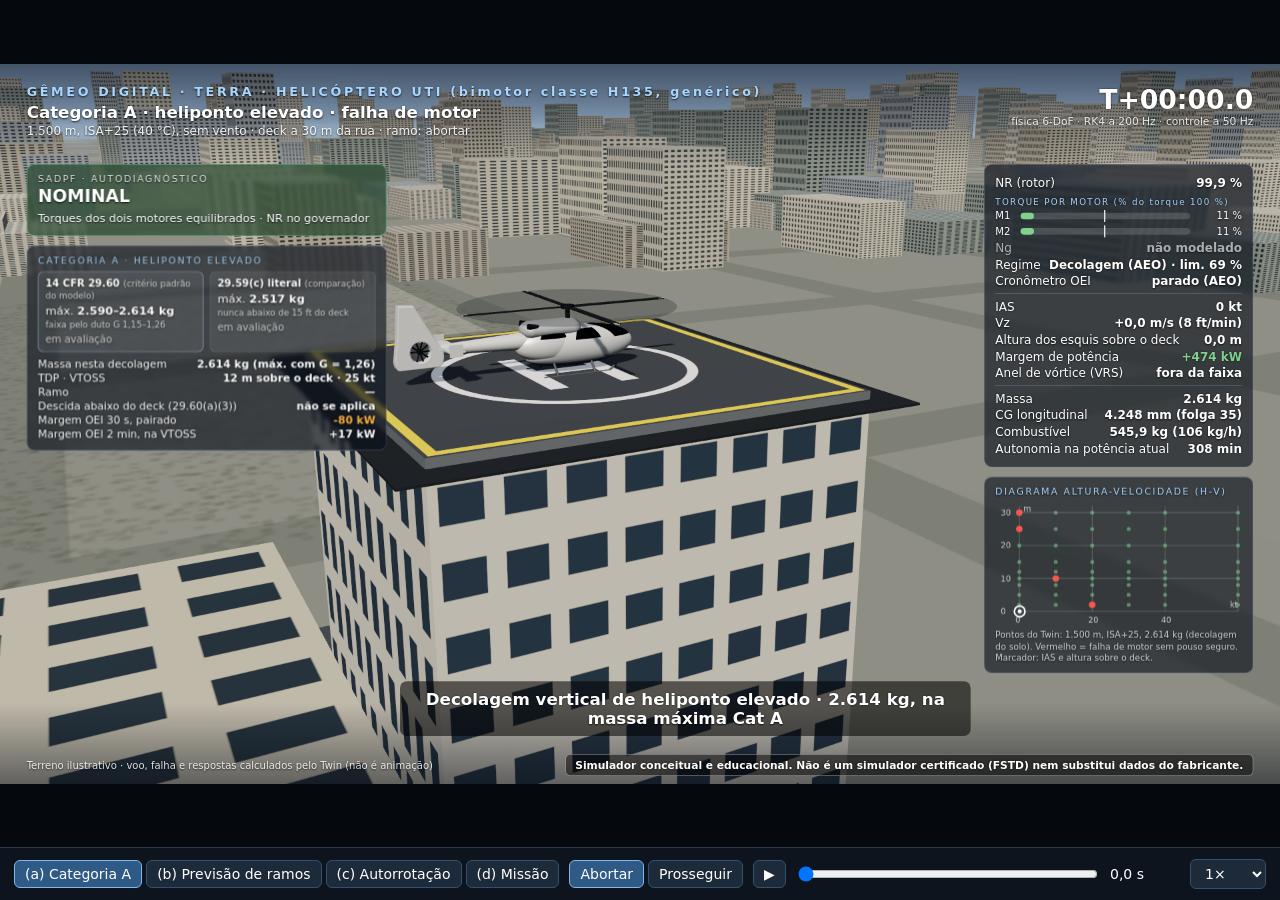
==== web/heli/index.html @ eed5edc1 "Passo 4 (Template A): HUD e cenas do helicóptero UTI; previsão de ramos em paralelo - web/heli/: cen" ====
<!doctype html>
<html lang="pt-BR">
<head>
<meta charset="utf-8">
<meta name="viewport" content="width=device-width, initial-scale=1">
<title>Helicóptero UTI · Gêmeo Digital</title>
<link rel="stylesheet" href="heli.css">
</head>
<body>
<div id="frame">
<div id="stage">
  <div id="viewport"></div>
  <div id="shadeT"></div><div id="shadeB"></div>
  <!-- top -->
  <div class="hud" id="tl"><div class="k" id="tlK">GÊMEO DIGITAL · TERRA · HELICÓPTERO UTI (bimotor classe H135, genérico)</div><div class="m" id="tlM"></div><div class="c" id="tlC"></div></div>
  <div class="hud" id="tr"><div class="clock" id="clock">T+00:00.0</div><div class="s">física 6-DoF · RK4 a 200 Hz · controle a 50 Hz</div></div>
  <div class="hud" id="disclaimer">Simulador conceitual e educacional. Não é um simulador certificado (FSTD) nem substitui dados do fabricante.</div>

  <!-- left column -->
  <div class="hud col" id="left">
    <div class="box" id="sadpf"><div class="t">SADPF · AUTODIAGNÓSTICO</div><div class="l" id="sadpfL">NOMINAL</div><div class="msg" id="sadpfM"></div></div>
    <div class="box" id="advisory">
      <div class="t">SADPF · PREVISÃO DE RAMOS</div><div class="tag">CONSULTIVO · conceitual · não certificado</div>
      <div class="l" id="advL"></div>
      <div class="branches">
        <div class="br" id="advRej"><span class="bn">ABORTAR</span><span class="bv"></span></div>
        <div class="br" id="advCon"><span class="bn">PROSSEGUIR</span><span class="bv"></span></div>
      </div>
      <div class="msg" id="advM"></div>
      <div class="time" id="advT"></div>
    </div>
    <div class="box" id="cata">
      <div class="t">CATEGORIA A · HELIPONTO ELEVADO</div>
      <div class="crit2">
        <div class="cc main"><div class="ch">14 CFR 29.60 <span>(critério padrão do modelo)</span></div><div class="cm" id="m2960"></div><div class="cr" id="r2960"></div></div>
        <div class="cc"><div class="ch">29.59(c) literal <span>(comparação)</span></div><div class="cm" id="m2959"></div><div class="cr" id="r2959"></div></div>
      </div>
      <div class="row"><span>Massa nesta decolagem</span><b id="cMass"></b></div>
      <div class="row"><span>TDP · VTOSS</span><b id="cTdp"></b></div>
      <div class="row"><span>Ramo</span><b id="cBranch">—</b></div>
      <div class="row"><span>Descida abaixo do deck (29.60(a)(3))</span><b id="cDrop">—</b></div>
      <div class="row"><span>Margem OEI 30 s, pairado</span><b id="cM30"></b></div>
      <div class="row"><span>Margem OEI 2 min, na VTOSS</span><b id="cM2"></b></div>
    </div>
    <div class="box" id="mission">
      <div class="t">MISSÃO · CONFIGURAÇÃO UTI</div>
      <div class="sel" id="profSel"></div>
      <div class="sel small" id="condSel"></div>
      <div id="missionBody"></div>
    </div>
  </div>

  <!-- right column -->
  <div class="hud col" id="right">
    <div class="box" id="panel">
      <div class="row"><span>NR (rotor)</span><b id="nr">—</b></div>
      <div class="sec">TORQUE POR MOTOR (% do torque 100 %)</div>
      <div id="tqBars"></div>
      <div class="row dim"><span>Ng</span><b>não modelado</b></div>
      <div class="row"><span>Regime</span><b id="rating">—</b></div>
      <div class="row"><span>Cronômetro OEI</span><b id="oei">—</b></div>
      <div class="sep"></div>
      <div class="row"><span>IAS</span><b id="ias">—</b></div>
      <div class="row"><span>Vz</span><b id="vz">—</b></div>
      <div class="row"><span id="hLbl">Altura dos esquis</span><b id="hgt">—</b></div>
      <div class="row"><span>Margem de potência</span><b id="marg">—</b></div>
      <div class="row"><span>Anel de vórtice (VRS)</span><b id="vrs">—</b></div>
      <div class="sep"></div>
      <div class="row"><span>Massa</span><b id="mass">—</b></div>
      <div class="row"><span>CG longitudinal</span><b id="cg">—</b></div>
      <div class="row"><span>Combustível</span><b id="fuel">—</b></div>
      <div class="row"><span>Autonomia na potência atual</span><b id="endu">—</b></div>
    </div>
    <div class="box" id="hvBox"><div class="t" id="hvT">DIAGRAMA ALTURA-VELOCIDADE</div><canvas id="hv" width="372" height="190"></canvas><div class="note" id="hvN"></div></div>
  </div>

  <!-- autorotation split view -->
  <div class="hud" id="split">
    <div class="half" id="hL"><div class="hh">AUTORROTAÇÃO VERTICAL</div><div class="hb" id="hLb"></div></div>
    <div class="half" id="hR"><div class="hh">COM VELOCIDADE À FRENTE</div><div class="hb" id="hRb"></div></div>
    <div id="divider"></div>
  </div>
  <div class="hud" id="flareNote"></div>

  <div class="hud" id="caption"><span id="capText"></span></div>
  <div class="hud" id="foot">Terreno ilustrativo · voo, falha e respostas calculados pelo Twin (não é animação)</div>
</div>
</div>

<!-- playback controls (hidden in capture mode) -->
<div id="controls">
  <div class="tabs" id="sceneTabs"></div>
  <div class="tabs" id="runTabs"></div>
  <button id="play">▶</button>
  <input type="range" id="scrub" min="0" max="1000" value="0">
  <span id="tlabel">0,0 s</span>
  <select id="speed"><option value="0.5">0,5×</option><option value="1" selected>1×</option><option value="2">2×</option><option value="4">4×</option></select>
</div>
<script type="module" src="heli.js"></script>
</body>
</html>
---- web/heli/heli.css ----
:root {
  --ink: #ffffff;
  --ink2: rgba(255, 255, 255, 0.78);
  --key: #a9d6ff;
  --box: rgba(9, 16, 26, 0.62);
  --line: rgba(190, 220, 255, 0.28);
  --ok: #7fd18b;
  --warn: #ffb340;
  --bad: #ff5a4e;
  --adv: #c4a8ff;
  --advbg: rgba(48, 28, 92, 0.70);
  --alert: #ffc233;
}
html, body { margin: 0; padding: 0; background: #05080c; color: var(--ink); overflow: hidden; height: 100%; }
#frame { position: absolute; left: 0; top: 0; width: 1920px; height: 1080px; transform-origin: 0 0; }
#stage { position: relative; width: 1920px; height: 1080px; overflow: hidden; font-family: 'Inter', 'DejaVu Sans', 'Segoe UI', sans-serif; }
#viewport canvas { display: block; }
#shadeT, #shadeB { position: absolute; left: 0; right: 0; pointer-events: none; }
#shadeT { top: 0; height: 150px; background: linear-gradient(rgba(5, 10, 18, 0.55), rgba(5, 10, 18, 0)); }
#shadeB { bottom: 0; height: 120px; background: linear-gradient(rgba(5, 10, 18, 0), rgba(5, 10, 18, 0.5)); }
.hud { position: absolute; text-shadow: 0 1px 3px rgba(0, 0, 0, 0.75); }
b { font-weight: 700; font-variant-numeric: tabular-nums; }

#tl { top: 30px; left: 40px; }
#tl .k { font-size: 19px; letter-spacing: 4px; color: var(--key); font-weight: 700; }
#tl .m { font-size: 25px; font-weight: 700; margin-top: 6px; }
#tl .c { font-size: 18px; margin-top: 3px; opacity: 0.9; }
#tr { top: 30px; right: 40px; text-align: right; }
#tr .clock { font-size: 40px; font-weight: 700; font-variant-numeric: tabular-nums; }
#tr .s { font-size: 16px; opacity: 0.85; }
#disclaimer { bottom: 12px; right: 40px; text-align: right; font-size: 16px; font-weight: 600;
  padding: 6px 14px; border-radius: 8px; background: rgba(0, 0, 0, 0.5); border: 1px solid rgba(255, 255, 255, 0.4); }

.col { top: 150px; display: flex; flex-direction: column; gap: 14px; }
#left { left: 40px; width: 540px; }
#right { right: 40px; width: 404px; }
.box { background: var(--box); border: 1px solid var(--line); border-radius: 12px; padding: 13px 16px; backdrop-filter: blur(3px); }
.box .t { font-size: 14px; letter-spacing: 2.5px; color: var(--key); }
.row { display: flex; justify-content: space-between; gap: 12px; font-size: 18px; margin: 4px 0; }
.row.dim { opacity: 0.6; }
.sec { font-size: 13px; letter-spacing: 2px; color: var(--key); margin: 10px 0 5px; }
.sep { height: 1px; background: var(--line); margin: 8px 0; }

#sadpf { background: rgba(20, 60, 30, 0.58); border-color: rgba(140, 255, 170, 0.38); }
#sadpf.crit { background: rgba(120, 20, 15, 0.74); border-color: rgba(255, 120, 110, 0.75); }
#sadpf .t { color: rgba(255, 255, 255, 0.85); }
#sadpf .l { font-size: 26px; font-weight: 800; margin-top: 3px; }
#sadpf .msg { font-size: 17px; margin-top: 7px; line-height: 1.4; }

#advisory { background: var(--advbg); border: 1px solid rgba(196, 168, 255, 0.55); display: none; }
#advisory .tag { display: inline-block; margin-top: 5px; color: #fff; background: rgba(196, 168, 255, 0.30); padding: 2px 9px; border-radius: 5px; letter-spacing: 1px; font-size: 14px; font-weight: 700; }
#advisory .t { color: var(--adv); }
#advisory .l { font-size: 22px; font-weight: 800; margin-top: 6px; }
#advisory .branches { display: flex; gap: 10px; margin-top: 9px; }
#advisory .br { flex: 1; border-radius: 8px; padding: 7px 10px; background: rgba(255, 255, 255, 0.08); border: 1px solid rgba(255, 255, 255, 0.18); }
#advisory .br .bn { display: block; font-size: 13px; letter-spacing: 2px; opacity: 0.85; }
#advisory .br .bv { display: block; font-size: 18px; font-weight: 700; margin-top: 2px; }
#advisory .br.safe .bv { color: var(--ok); }
#advisory .br.unsafe .bv { color: var(--bad); }
#advisory .br.proc { box-shadow: inset 0 0 0 2px rgba(255, 255, 255, 0.55); }
#advisory .msg { font-size: 16px; margin-top: 9px; line-height: 1.4; }
#advisory .msg:empty { display: none; }
#advisory .time { font-size: 13.5px; margin-top: 8px; opacity: 0.88; line-height: 1.35; }
#advisory.alert { background: rgba(70, 44, 0, 0.82); border: 3px solid var(--alert); box-shadow: 0 0 0 4px rgba(255, 194, 51, 0.22), 0 0 28px rgba(255, 194, 51, 0.35); }
#advisory.alert .l { color: var(--alert); }

#cata .crit2 { display: flex; gap: 10px; margin: 9px 0 8px; }
#cata .cc { flex: 1; border-radius: 8px; padding: 8px 10px; background: rgba(255, 255, 255, 0.07); border: 1px solid rgba(255, 255, 255, 0.16); }
#cata .cc.main { border-color: rgba(169, 214, 255, 0.6); }
#cata .ch { font-size: 15px; font-weight: 700; }
#cata .ch span { font-weight: 400; opacity: 0.75; font-size: 13px; }
#cata .cm { font-size: 17px; margin-top: 4px; }
#cata .cr { font-size: 15px; margin-top: 4px; line-height: 1.3; }
#cata .row { font-size: 16px; margin: 2px 0; }
.okc { color: var(--ok); }
.badc { color: var(--bad); }
.warnc { color: var(--warn); }

.bar { display: flex; align-items: center; gap: 8px; font-size: 15px; margin: 5px 0; }
.bar .lbl { width: 30px; }
.bar .track { position: relative; flex: 1; height: 10px; background: rgba(255, 255, 255, 0.15); border-radius: 5px; overflow: visible; }
.bar .fill { position: absolute; left: 0; top: 0; bottom: 0; border-radius: 5px; background: var(--ok); }
.bar .lim { position: absolute; top: -4px; bottom: -4px; width: 2px; background: #fff; opacity: 0.85; }
.bar .val { width: 70px; text-align: right; font-variant-numeric: tabular-nums; }

#hvBox canvas { display: block; margin-top: 6px; }
#hvBox .note { font-size: 13px; opacity: 0.75; margin-top: 4px; line-height: 1.3; }

#mission { display: none; }
#mission .sel { display: flex; gap: 6px; flex-wrap: wrap; margin: 9px 0 4px; }
#mission .sel button { font: inherit; font-size: 15px; color: #fff; background: rgba(255, 255, 255, 0.08); border: 1px solid rgba(255, 255, 255, 0.25); border-radius: 7px; padding: 4px 10px; cursor: pointer; }
#mission .sel.small button { font-size: 13px; padding: 3px 8px; }
#mission .sel button.on { background: rgba(169, 214, 255, 0.3); border-color: var(--key); }
#mission .row { font-size: 17px; }
#mission .warnbox { margin-top: 8px; padding: 8px 10px; border-radius: 8px; background: rgba(255, 179, 64, 0.16); border: 1px solid rgba(255, 179, 64, 0.6); font-size: 15px; line-height: 1.35; }
#mission .src { font-size: 13px; opacity: 0.7; margin-top: 8px; line-height: 1.3; }

#split { inset: 0; display: none; pointer-events: none; }
#split .half { position: absolute; top: 150px; width: 470px; }
#hL { left: 40px; }
#hR { left: 1000px; }
#split .hh { font-size: 17px; letter-spacing: 3px; color: var(--key); font-weight: 700; margin-bottom: 8px; }
#split .hb { background: var(--box); border: 1px solid var(--line); border-radius: 12px; padding: 12px 16px; }
#split .hb .big { font-size: 34px; font-weight: 800; font-variant-numeric: tabular-nums; }
#split .result { margin-top: 8px; padding: 8px 10px; border-radius: 8px; font-size: 16px; line-height: 1.4; }
#split .result.good { background: rgba(127, 209, 139, 0.16); border: 1px solid rgba(127, 209, 139, 0.6); }
#split .result.bad { background: rgba(255, 90, 78, 0.18); border: 1px solid rgba(255, 90, 78, 0.7); }
#divider { position: absolute; left: 959px; top: 0; bottom: 0; width: 2px; background: rgba(255, 255, 255, 0.55); }
#flareNote { display: none; left: 50%; transform: translateX(-50%); bottom: 132px; width: 1180px; font-size: 16px; line-height: 1.4; text-align: center;
  background: rgba(0, 0, 0, 0.5); border: 1px solid rgba(255, 179, 64, 0.65); border-radius: 10px; padding: 9px 16px; }

#caption { left: 0; right: 0; bottom: 72px; text-align: center; }
#caption.mid { left: 600px; right: 464px; }
#caption.mid span { font-size: 25px; }
#caption span { display: inline-block; background: rgba(0, 0, 0, 0.55); padding: 12px 24px; border-radius: 10px; font-size: 28px; font-weight: 600; max-width: 1300px; }
#foot { left: 40px; bottom: 18px; font-size: 15px; opacity: 0.85; }

#controls { position: fixed; left: 0; right: 0; bottom: 0; height: 52px; display: flex; align-items: center; gap: 10px; padding: 0 14px;
  background: #0d141d; border-top: 1px solid #2a3a4c; font-family: 'Inter', 'DejaVu Sans', sans-serif; font-size: 14px; }
#controls .tabs { display: flex; gap: 4px; }
#controls button, #controls select { font: inherit; color: #fff; background: #1c2a3a; border: 1px solid #34506c; border-radius: 6px; padding: 5px 10px; cursor: pointer; }
#controls button.on { background: #2f5a86; border-color: #7fb6ec; }
#controls input[type=range] { flex: 1; }
#controls #tlabel { width: 70px; font-variant-numeric: tabular-nums; }
body.capture #controls { display: none; }
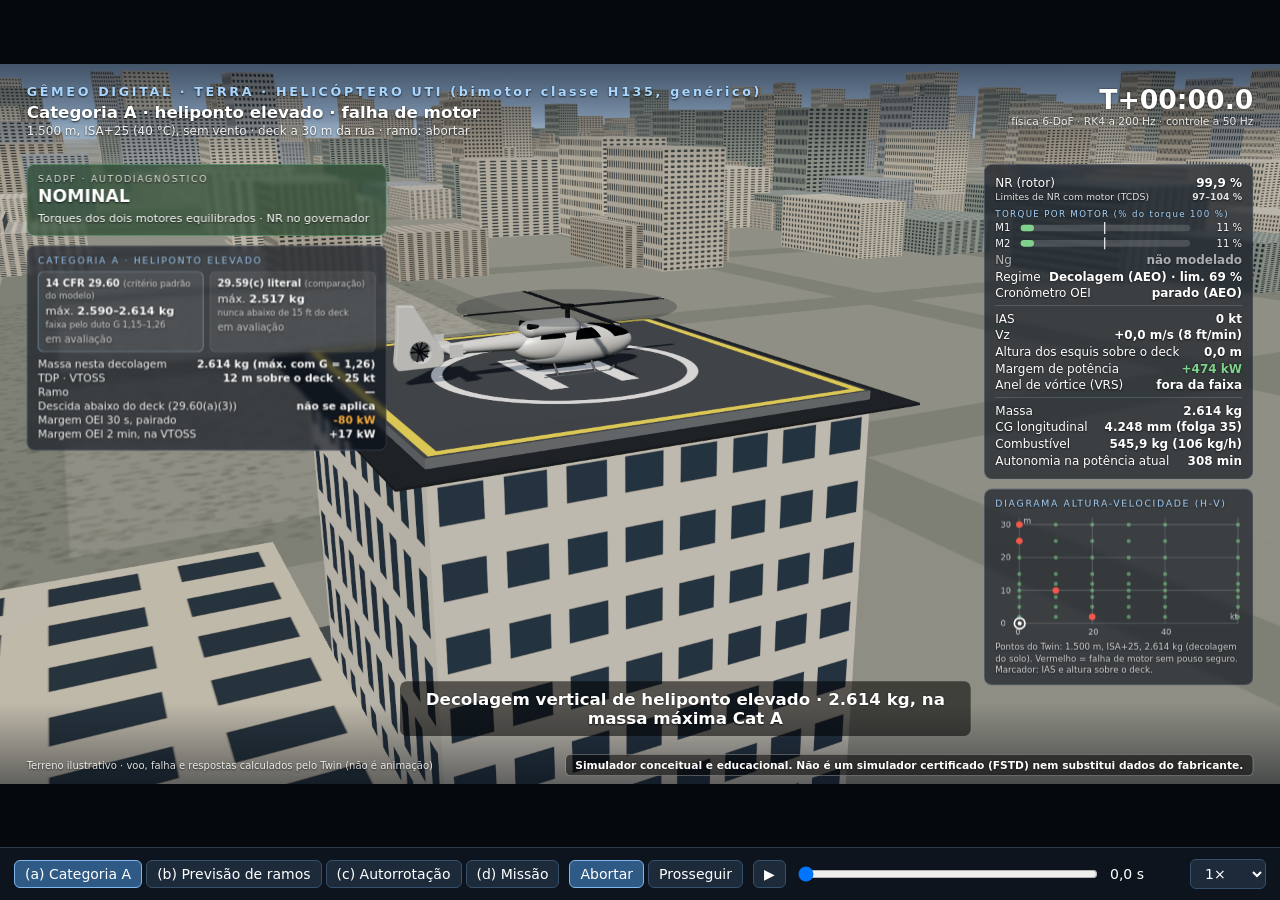
==== commit a543a4cf: "Passo 4, correções do aval (em andamento): toque, NR, previsão, repo público - Achado: o toque do ra" ====
--- a/web/heli/index.html
+++ b/web/heli/index.html
@@ -10,7 +10,7 @@
 <div id="frame">
 <div id="stage">
   <div id="viewport"></div>
-  <div id="shadeT"></div><div id="shadeB"></div>
+  <div id="shadeT"></div><div id="shadeB"></div><div id="impactTint"></div>
   <!-- top -->
   <div class="hud" id="tl"><div class="k" id="tlK">GÊMEO DIGITAL · TERRA · HELICÓPTERO UTI (bimotor classe H135, genérico)</div><div class="m" id="tlM"></div><div class="c" id="tlC"></div></div>
   <div class="hud" id="tr"><div class="clock" id="clock">T+00:00.0</div><div class="s">física 6-DoF · RK4 a 200 Hz · controle a 50 Hz</div></div>
@@ -54,6 +54,8 @@
   <div class="hud col" id="right">
     <div class="box" id="panel">
       <div class="row"><span>NR (rotor)</span><b id="nr">—</b></div>
+      <div class="row small" id="nrLimRow"><span id="nrLimL">Limites de NR</span><b id="nrLim">—</b></div>
+      <div class="nrex" id="nrEx"></div>
       <div class="sec">TORQUE POR MOTOR (% do torque 100 %)</div>
       <div id="tqBars"></div>
       <div class="row dim"><span>Ng</span><b>não modelado</b></div>
@@ -82,6 +84,9 @@
   </div>
   <div class="hud" id="flareNote"></div>
 
+  <div class="hud tdbox" id="tdBox"><div class="tdl" id="tdL"></div><div class="tdm" id="tdM"></div></div>
+  <div class="hud tdbox half" id="tdBoxL"><div class="tdl"></div><div class="tdm"></div></div>
+  <div class="hud tdbox half" id="tdBoxR"><div class="tdl"></div><div class="tdm"></div></div>
   <div class="hud" id="caption"><span id="capText"></span></div>
   <div class="hud" id="foot">Terreno ilustrativo · voo, falha e respostas calculados pelo Twin (não é animação)</div>
 </div>
--- a/web/heli/heli.css
+++ b/web/heli/heli.css
@@ -106,7 +106,7 @@
 #split .result.good { background: rgba(127, 209, 139, 0.16); border: 1px solid rgba(127, 209, 139, 0.6); }
 #split .result.bad { background: rgba(255, 90, 78, 0.18); border: 1px solid rgba(255, 90, 78, 0.7); }
 #divider { position: absolute; left: 959px; top: 0; bottom: 0; width: 2px; background: rgba(255, 255, 255, 0.55); }
-#flareNote { display: none; left: 50%; transform: translateX(-50%); bottom: 132px; width: 1180px; font-size: 16px; line-height: 1.4; text-align: center;
+#flareNote { display: none; left: 50%; transform: translateX(-50%); bottom: 168px; width: 1180px; font-size: 16px; line-height: 1.4; text-align: center;
   background: rgba(0, 0, 0, 0.5); border: 1px solid rgba(255, 179, 64, 0.65); border-radius: 10px; padding: 9px 16px; }
 
 #caption { left: 0; right: 0; bottom: 72px; text-align: center; }
@@ -123,3 +123,22 @@
 #controls input[type=range] { flex: 1; }
 #controls #tlabel { width: 70px; font-variant-numeric: tabular-nums; }
 body.capture #controls { display: none; }
+
+.row.small { font-size: 14px; opacity: 0.85; margin-top: -2px; }
+.nrex { font-size: 14px; line-height: 1.35; margin: 2px 0 4px; }
+.nrex .ep { color: var(--bad); font-weight: 700; }
+.nrex .ep.past { color: #ffb0a8; font-weight: 600; }
+.nrbad { color: var(--bad) !important; }
+/* touchdown outcome */
+.tdbox { display: none; left: 50%; transform: translateX(-50%); top: 150px; min-width: 520px; max-width: 840px; text-align: center;
+  padding: 14px 24px; border-radius: 12px; border: 3px solid; }
+.tdbox.half { top: 520px; min-width: 0; width: 760px; }
+#tdBoxL { left: 480px; } #tdBoxR { left: 1440px; }
+.tdbox .tdl { font-size: 34px; font-weight: 900; letter-spacing: 1px; }
+.tdbox .tdm { font-size: 17px; margin-top: 6px; line-height: 1.4; }
+.tdbox.lv0 { background: rgba(20, 70, 35, 0.78); border-color: var(--ok); }
+.tdbox.lv1 { background: rgba(90, 60, 0, 0.82); border-color: var(--warn); }
+.tdbox.lv2 { background: rgba(110, 45, 0, 0.85); border-color: #ff8a3d; }
+.tdbox.lv3 { background: rgba(150, 10, 10, 0.90); border-color: #ff3b30; box-shadow: 0 0 0 6px rgba(255, 59, 48, 0.25), 0 0 40px rgba(255, 59, 48, 0.55); }
+.tdbox.lv3 .tdl { font-size: 42px; }
+#impactTint { position: absolute; top: 0; bottom: 0; pointer-events: none; display: none; background: rgba(200, 0, 0, 0.28); box-shadow: inset 0 0 120px rgba(255, 0, 0, 0.6); }
